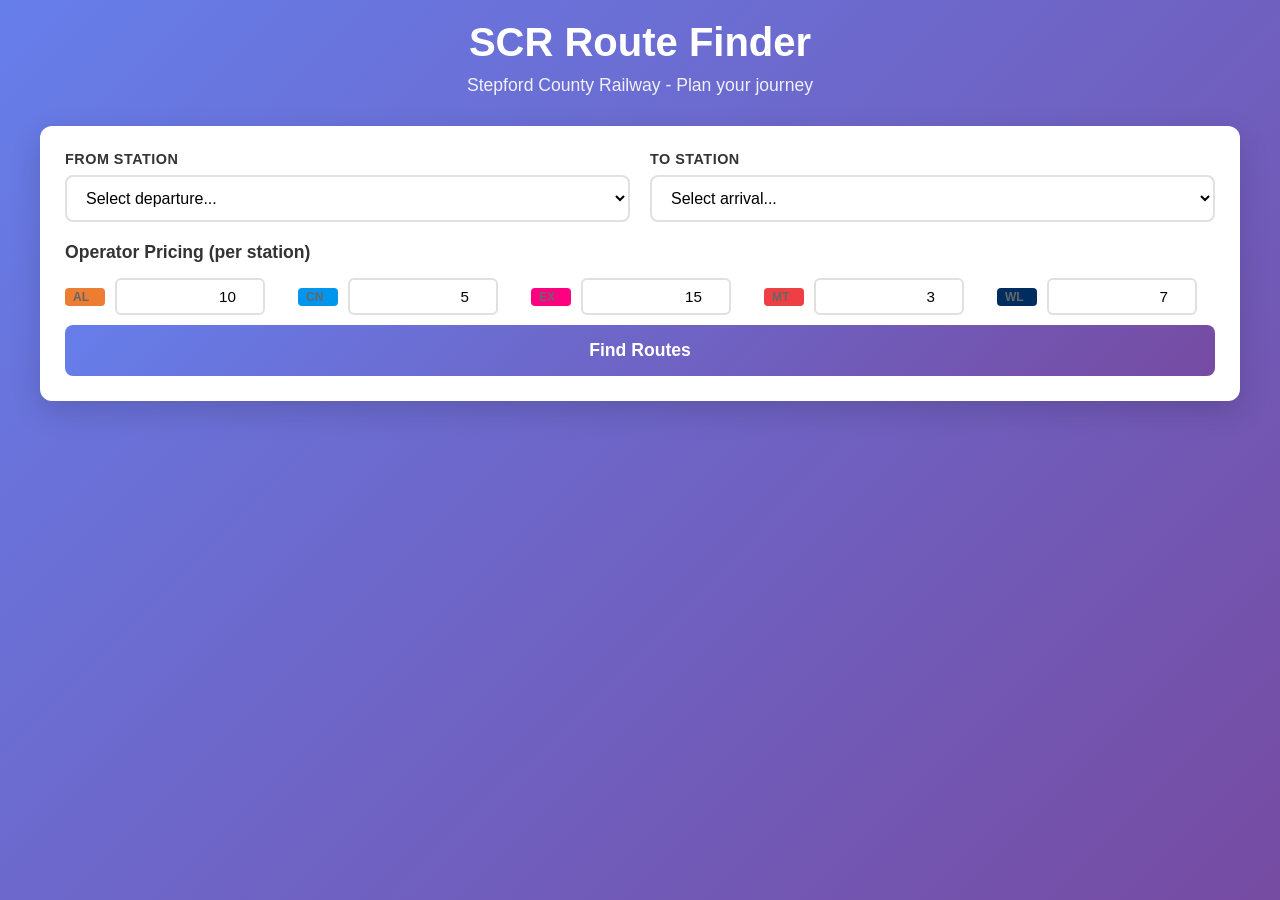
==== index.html @ 1de3b4ea "fixed the script" ====
<!DOCTYPE html>
<html lang="en">
<head>
<link rel="icon" href="icon.png" type="image/png">
<meta charset="UTF-8">
<meta name="viewport" content="width=device-width, initial-scale=1.0">
<title>SCR Route Finder</title>
</head>
<link rel="stylesheet" href="styles.css">
<body>

<div class="container">
    <div class="header">
        <h1>SCR Route Finder</h1>
        <p>Stepford County Railway - Plan your journey</p>
    </div>

    <div class="card">
        <div class="input-section">
            <div class="input-group">
                <label>From Station</label>
                <select id="from">
                    <option value="">Select departure...</option>
                </select>
            </div>
            <div class="input-group">
                <label>To Station</label>
                <select id="to">
                    <option value="">Select arrival...</option>
                </select>
            </div>
        </div>

        <div class="pricing-section">
            <h3>Operator Pricing (per station)</h3>
            <div class="pricing-grid" id="pricing"></div>
        </div>

        <button class="btn-compute" onclick="compute()">Find Routes</button>
    </div>

    <div class="results-container" id="output"></div>
</div>
<script src="router.js"></script>
</body>
</html>
---- styles.css ----
* {
    margin: 0;
    padding: 0;
    box-sizing: border-box;
}

body {
    font-family: -apple-system, BlinkMacSystemFont, 'Segoe UI', Roboto, Oxygen, Ubuntu, sans-serif;
    background: linear-gradient(135deg, #667eea 0%, #764ba2 100%);
    min-height: 100vh;
    padding: 20px;
}

.container {
    max-width: 1200px;
    margin: 0 auto;
}

.header {
    text-align: center;
    color: white;
    margin-bottom: 30px;
}

.header h1 {
    font-size: 2.5rem;
    font-weight: 700;
    margin-bottom: 10px;
}

.header p {
    font-size: 1.1rem;
    opacity: 0.9;
}

.card {
    background: white;
    border-radius: 12px;
    padding: 25px;
    margin-bottom: 20px;
    box-shadow: 0 10px 30px rgba(0,0,0,0.15);
}

.input-section {
    display: grid;
    grid-template-columns: 1fr 1fr;
    gap: 20px;
    margin-bottom: 20px;
}

.input-group {
    display: flex;
    flex-direction: column;
}

.input-group label {
    font-weight: 600;
    margin-bottom: 8px;
    color: #333;
    font-size: 0.9rem;
    text-transform: uppercase;
    letter-spacing: 0.5px;
}

.input-group select {
    padding: 12px 15px;
    border: 2px solid #e0e0e0;
    border-radius: 8px;
    font-size: 1rem;
    transition: all 0.3s;
    background: white;
    cursor: pointer;
}

.input-group select:focus {
    outline: none;
    border-color: #667eea;
    box-shadow: 0 0 0 3px rgba(102, 126, 234, 0.1);
}

.pricing-section {
    margin-top: 20px;
}

.pricing-section h3 {
    font-size: 1.1rem;
    margin-bottom: 15px;
    color: #333;
}

.pricing-grid {
    display: grid;
    grid-template-columns: repeat(auto-fit, minmax(150px, 1fr));
    gap: 15px;
}

.pricing-item {
    display: flex;
    align-items: center;
    gap: 10px;
    white-space: nowrap;
}

.pricing-item label {
    font-weight: 600;
    color: #666;
    min-width: 40px;
}

.pricing-item input {
    padding: 8px 12px;
    border: 2px solid #e0e0e0;
    border-radius: 6px;
    font-size: 0.95rem;
    transition: all 0.3s;
    width: 150px;
    text-align: right;
}

.pricing-item input:focus {
    outline: none;
    border-color: #667eea;
}

.operator-badge {
    display: inline-block;
    padding: 2px 8px;
    border-radius: 4px;
    font-size: 0.75rem;
    font-weight: bold;
    color: white;
}

.operator-CN { background: #0096EE; }
.operator-MT { background: #EE4044; }
.operator-WL { background: #002D5F; }
.operator-AL { background: #EC7D33; }
.operator-EX { background: #FF0080; }

.btn-compute {
    width: 100%;
    padding: 15px;
    background: linear-gradient(135deg, #667eea 0%, #764ba2 100%);
    color: white;
    border: none;
    border-radius: 8px;
    font-size: 1.1rem;
    font-weight: 600;
    cursor: pointer;
    transition: transform 0.2s, box-shadow 0.2s;
    margin-top: 10px;
}

.btn-compute:hover {
    transform: translateY(-2px);
    box-shadow: 0 5px 20px rgba(102, 126, 234, 0.4);
}

.btn-compute:active {
    transform: translateY(0);
}

.results-container {
    display: grid;
    gap: 20px;
}

.route-card {
    background: white;
    border-radius: 12px;
    padding: 25px;
    box-shadow: 0 5px 20px rgba(0,0,0,0.1);
    border-left: 5px solid #667eea;
}

.route-card h3 {
    font-size: 1.4rem;
    margin-bottom: 15px;
    color: #333;
}

.route-stats {
    display: flex;
    gap: 20px;
    margin-bottom: 20px;
    flex-wrap: wrap;
}

.stat {
    display: flex;
    align-items: left;
    gap: 8px;
    padding: 8px 15px;
    background: #f8f9fa;
    border-radius: 6px;
    font-size: 0.95rem;
}

.stat-label {
    font-weight: 600;
    color: #666;
}

.stat-value {
    font-weight: 700;
    color: #333;
}

.route-path {
    background: #f8f9fa;
    border-radius: 8px;
    padding: 15px;
}

.route-step {
    display: flex;
    align-items: left;
    padding: 10px;
    margin-bottom: 8px;
    background: white;
    border-radius: 6px;
    transition: all 0.2s;
}

.route-step:hover {
    box-shadow: 0 2px 8px rgba(0,0,0,0.1);
}

.route-step:last-child {
    margin-bottom: 0;
}

.route-step .segment-container {
    display: block; /* ensures it goes below the badges */
    margin-top: 6px;
}

.route-step .segment-stops {
    margin: 6px 0 0 20px;
    font-size: 0.85rem;
    color: #555;
}

.route-step .segment-toggle {
    cursor: pointer;
    color: #667eea;
    font-weight: 600;
    font-size: 0.8rem;
    user-select: none;
}

.route-step .segment-toggle:hover {
    text-decoration: underline;
}

.route-step .hidden {
    display: none;
}


.step-icon {
    width: 8px;
    height: 8px;
    background: #667eea;
    border-radius: 50%;
    margin-right: 12px;
}

.step-details {
    flex: 1;
    display: flex;
    align-items: center;
    gap: 10px;
    flex-wrap: wrap;
}

.step-stations {
    font-weight: 600;
    color: #333;
}

.step-time {
    color: #666;
    font-size: 0.9rem;
}

.transfer-badge {
    background: #474D75;
    color: white;
    padding: 4px 12px;
    border-radius: 20px;
    font-size: 0.85rem;
    font-weight: 600;
    margin: 10px 0;
    display: inline-block;
}

.no-route {
    text-align: center;
    padding: 30px;
    color: #999;
    font-size: 1.1rem;
}

.loading {
    text-align: center;
    padding: 40px;
    color: white;
    font-size: 1.2rem;
}
.segment-stops {
    margin: 6px 0 0 20px;
    font-size: 0.85rem;
    color: #555;
}

.segment-toggle {
    cursor: pointer;
    color: #667eea;
    font-weight: 600;
    font-size: 0.8rem;
    user-select: none;
}
.segment-stops div {
    margin-left: 15px;
    padding: 2px 0;
}


.segment-toggle:hover {
    text-decoration: underline;
}
.hidden {
    display: none;
}
.step-details {
    display: flex;
    flex-direction: column; /* force vertical stacking */
    gap: 6px;
}

.segment-main {
    display: flex;
    align-items: left;
    flex-wrap: wrap;
    gap: 10px;
}



@media (max-width: 768px) {
    .input-section {
        grid-template-columns: 1fr;
    }
    
    .header h1 {
        font-size: 1.8rem;
    }
    
    .pricing-grid {
        grid-template-columns: 1fr;
    }
}

.service-map-popup {
    position: fixed;
    top: 10%;
    left: 10%;
    width: 80%;
    max-height: 80%;
    overflow-y: auto;
    background: #fff;
    border: 2px solid #333;
    padding: 10px;
    z-index: 999;
    box-shadow: 0 0 15px rgba(0,0,0,0.3);
}

.service-map-popup .station {
    padding: 4px 8px;
    margin: 2px 0;
    border: 1px solid #aaa;
    border-radius: 3px;
}

.service-map-popup .station.branch {
    margin-left: 30px;
    border-left: 2px dashed #888;
    padding-left: 8px;
}
.service-map-popup {
    position: fixed;
    top: 50%;
    left: 50%;
    transform: translate(-50%, -50%);
    background: white;
    border: 2px solid #333;
    padding: 20px;
    z-index: 9999;
    max-width: 90%;
    overflow-x: auto;
    box-shadow: 0 4px 12px rgba(0,0,0,0.3);
    display: flex;
    justify-content: center;
}

.service-line {
    display: flex;
    align-items: center;
}

.station-wrapper {
    display: flex;
    flex-direction: column;
    align-items: center;
    position: relative;
    margin: 0 10px;
}

.station-dot {
    width: 14px;
    height: 14px;
    border-radius: 50%;
    background: #2ecc71;
    border: 2px solid #333;
}

.station-dot.branch {
    background: #f39c12; /* highlight deviations */
}

.station-label {
    margin-top: 5px;
    text-align: center;
    font-size: 0.8rem;
}

.station-line {
    width: 40px;
    height: 2px;
    background: #333;
}
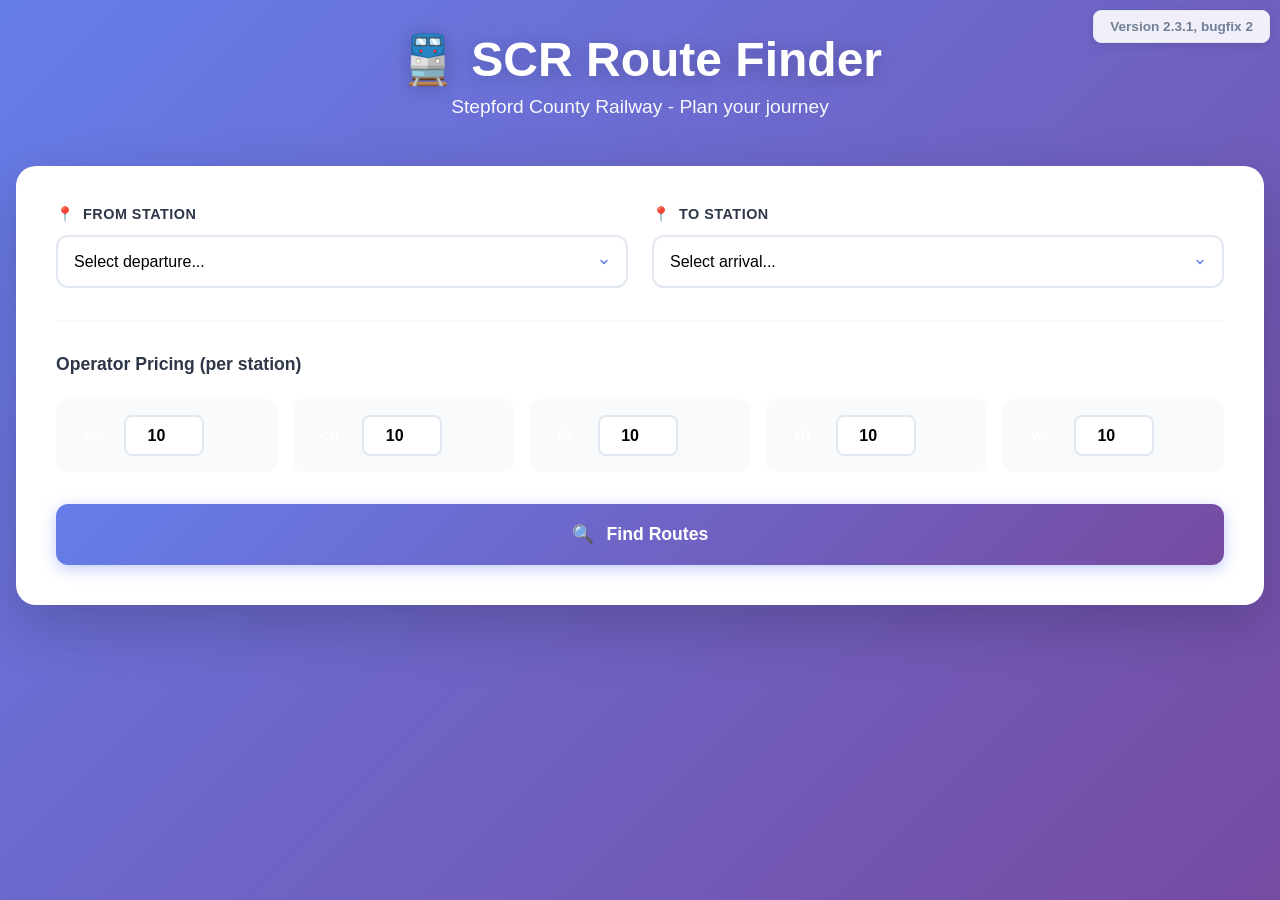
==== commit bf530dc3: "Buxfix 2 for U2.3.1" ====
--- a/index.html
+++ b/index.html
@@ -8,7 +8,9 @@
 </head>
 <link rel="stylesheet" href="styles.css">
 <body>
-
+<div style="position: fixed; top: 10px; right: 10px; background: rgba(255, 255, 255, 0.9); padding: 0.5rem 1rem; border-radius: 8px; box-shadow: 0 2px 8px rgba(0,0,0,0.1); font-size: 0.85rem; color: #718096; font-weight: 600; z-index: 9999; border: 1px solid #e2e8f0;">
+    Version 2.3.1, bugfix 2
+</div>
 <div class="container">
     <div class="header">
         <h1>SCR Route Finder</h1>
--- a/styles.css
+++ b/styles.css
@@ -8,44 +8,77 @@
     font-family: -apple-system, BlinkMacSystemFont, 'Segoe UI', Roboto, Oxygen, Ubuntu, sans-serif;
     background: linear-gradient(135deg, #667eea 0%, #764ba2 100%);
     min-height: 100vh;
-    padding: 20px;
+    padding: 2rem 1rem;
 }
 
 .container {
-    max-width: 1200px;
+    max-width: 1400px;
     margin: 0 auto;
-}
-
+    animation: fadeIn 0.6s ease-out;
+}
+
+@keyframes fadeIn {
+    from {
+        opacity: 0;
+        transform: translateY(-20px);
+    }
+    to {
+        opacity: 1;
+        transform: translateY(0);
+    }
+}
+
+@keyframes slideUp {
+    from {
+        opacity: 0;
+        transform: translateY(30px);
+    }
+    to {
+        opacity: 1;
+        transform: translateY(0);
+    }
+}
+
+/* ===== HEADER ===== */
 .header {
     text-align: center;
     color: white;
-    margin-bottom: 30px;
+    margin-bottom: 3rem;
 }
 
 .header h1 {
-    font-size: 2.5rem;
-    font-weight: 700;
-    margin-bottom: 10px;
+    font-size: 3rem;
+    font-weight: 800;
+    margin-bottom: 0.5rem;
+    text-shadow: 0 2px 20px rgba(0,0,0,0.2);
+}
+
+.header h1::before {
+    content: '🚆 ';
 }
 
 .header p {
-    font-size: 1.1rem;
-    opacity: 0.9;
-}
-
+    font-size: 1.2rem;
+    opacity: 0.95;
+    font-weight: 500;
+}
+
+/* ===== MAIN CARD ===== */
 .card {
     background: white;
-    border-radius: 12px;
-    padding: 25px;
-    margin-bottom: 20px;
-    box-shadow: 0 10px 30px rgba(0,0,0,0.15);
-}
-
+    border-radius: 20px;
+    padding: 2.5rem;
+    margin-bottom: 2rem;
+    box-shadow: 0 20px 60px rgba(0,0,0,0.2);
+    animation: slideUp 0.6s ease-out;
+}
+
+/* ===== STATION INPUTS ===== */
 .input-section {
     display: grid;
     grid-template-columns: 1fr 1fr;
-    gap: 20px;
-    margin-bottom: 20px;
+    gap: 1.5rem;
+    margin-bottom: 2rem;
 }
 
 .input-group {
@@ -54,81 +87,116 @@
 }
 
 .input-group label {
-    font-weight: 600;
-    margin-bottom: 8px;
-    color: #333;
+    font-weight: 700;
+    margin-bottom: 0.75rem;
+    color: #2d3748;
     font-size: 0.9rem;
     text-transform: uppercase;
     letter-spacing: 0.5px;
 }
 
+.input-group label::before {
+    content: '📍 ';
+    margin-right: 0.25rem;
+}
+
 .input-group select {
-    padding: 12px 15px;
-    border: 2px solid #e0e0e0;
-    border-radius: 8px;
+    padding: 1rem 1rem 1rem 1rem;
+    border: 2px solid #e2e8f0;
+    border-radius: 12px;
     font-size: 1rem;
-    transition: all 0.3s;
+    transition: all 0.3s ease;
     background: white;
     cursor: pointer;
+    appearance: none;
+    background-image: url("data:image/svg+xml,%3Csvg xmlns='http://www.w3.org/2000/svg' width='12' height='12' viewBox='0 0 24 24' fill='none' stroke='%23667eea' stroke-width='3' stroke-linecap='round' stroke-linejoin='round'%3E%3Cpolyline points='6 9 12 15 18 9'%3E%3C/polyline%3E%3C/svg%3E");
+    background-repeat: no-repeat;
+    background-position: right 1rem center;
+    padding-right: 3rem;
 }
 
 .input-group select:focus {
     outline: none;
     border-color: #667eea;
-    box-shadow: 0 0 0 3px rgba(102, 126, 234, 0.1);
-}
-
+    box-shadow: 0 0 0 4px rgba(102, 126, 234, 0.1);
+}
+
+.input-group select:hover {
+    border-color: #a0aec0;
+}
+
+/* ===== PRICING SECTION ===== */
 .pricing-section {
-    margin-top: 20px;
+    margin-top: 2rem;
+    padding-top: 2rem;
+    border-top: 2px solid #f7fafc;
 }
 
 .pricing-section h3 {
     font-size: 1.1rem;
-    margin-bottom: 15px;
-    color: #333;
+    font-weight: 700;
+    margin-bottom: 1.5rem;
+    color: #2d3748;
 }
 
 .pricing-grid {
     display: grid;
-    grid-template-columns: repeat(auto-fit, minmax(150px, 1fr));
-    gap: 15px;
+    grid-template-columns: repeat(auto-fit, minmax(160px, 1fr));
+    gap: 1rem;
 }
 
 .pricing-item {
     display: flex;
     align-items: center;
-    gap: 10px;
-    white-space: nowrap;
+    gap: 0.75rem;
+    background: #f8fafc;
+    padding: 1rem;
+    border-radius: 10px;
+    transition: all 0.3s ease;
+}
+
+.pricing-item:hover {
+    background: #edf2f7;
+    transform: translateY(-2px);
 }
 
 .pricing-item label {
+    margin: 0;
+}
+
+.pricing-item input {
+    width: 80px;
+    padding: 0.6rem;
+    border: 2px solid #e2e8f0;
+    border-radius: 8px;
+    font-size: 1rem;
+    text-align: center;
     font-weight: 600;
-    color: #666;
-    min-width: 40px;
-}
-
-.pricing-item input {
-    padding: 8px 12px;
-    border: 2px solid #e0e0e0;
-    border-radius: 6px;
-    font-size: 0.95rem;
-    transition: all 0.3s;
-    width: 150px;
-    text-align: right;
+    transition: all 0.3s ease;
 }
 
 .pricing-item input:focus {
     outline: none;
     border-color: #667eea;
-}
-
+    box-shadow: 0 0 0 3px rgba(102, 126, 234, 0.1);
+}
+
+/* ===== OPERATOR BADGES ===== */
 .operator-badge {
-    display: inline-block;
-    padding: 2px 8px;
-    border-radius: 4px;
+    display: inline-flex;
+    padding: 0.35rem 0.75rem;
+    border-radius: 6px;
     font-size: 0.75rem;
-    font-weight: bold;
+    font-weight: 700;
     color: white;
+    cursor: pointer;
+    transition: all 0.2s ease;
+    user-select: none;
+}
+
+.operator-badge:hover {
+    transform: scale(1.05);
+    box-shadow: 0 2px 8px rgba(0,0,0,0.2);
 }
 
 .operator-CN { background: #0096EE; }
@@ -137,276 +205,333 @@
 .operator-AL { background: #EC7D33; }
 .operator-EX { background: #FF0080; }
 
+/* ===== COMPUTE BUTTON ===== */
 .btn-compute {
     width: 100%;
-    padding: 15px;
+    padding: 1.25rem;
     background: linear-gradient(135deg, #667eea 0%, #764ba2 100%);
     color: white;
     border: none;
-    border-radius: 8px;
+    border-radius: 12px;
     font-size: 1.1rem;
-    font-weight: 600;
+    font-weight: 700;
     cursor: pointer;
-    transition: transform 0.2s, box-shadow 0.2s;
-    margin-top: 10px;
+    margin-top: 2rem;
+    transition: all 0.3s ease;
+    box-shadow: 0 4px 15px rgba(102, 126, 234, 0.4);
+    position: relative;
+    overflow: hidden;
+}
+
+.btn-compute::before {
+    content: '🔍 ';
+    margin-right: 0.5rem;
 }
 
 .btn-compute:hover {
     transform: translateY(-2px);
-    box-shadow: 0 5px 20px rgba(102, 126, 234, 0.4);
+    box-shadow: 0 6px 20px rgba(102, 126, 234, 0.5);
 }
 
 .btn-compute:active {
     transform: translateY(0);
 }
 
+.btn-compute:disabled {
+    opacity: 0.6;
+    cursor: not-allowed;
+    transform: none;
+}
+
+/* ===== RESULTS CONTAINER ===== */
 .results-container {
     display: grid;
-    gap: 20px;
-}
-
+    gap: 1.5rem;
+    animation: slideUp 0.6s ease-out;
+}
+
+/* ===== ROUTE CARDS ===== */
 .route-card {
     background: white;
-    border-radius: 12px;
-    padding: 25px;
-    box-shadow: 0 5px 20px rgba(0,0,0,0.1);
+    border-radius: 16px;
+    padding: 1.75rem;
+    box-shadow: 0 10px 30px rgba(0,0,0,0.15);
     border-left: 5px solid #667eea;
+    transition: all 0.3s ease;
+}
+
+.route-card:hover {
+    transform: translateY(-4px);
+    box-shadow: 0 15px 40px rgba(0,0,0,0.2);
 }
 
 .route-card h3 {
     font-size: 1.4rem;
-    margin-bottom: 15px;
-    color: #333;
-}
-
+    font-weight: 700;
+    margin-bottom: 1rem;
+    color: #2d3748;
+    display: flex;
+    align-items: center;
+    gap: 0.5rem;
+}
+
+.route-card h3::before {
+    font-size: 1.5rem;
+}
+
+.route-card:nth-child(1) h3::before { content: '⚖️'; }
+.route-card:nth-child(2) h3::before { content: '🚀'; }
+.route-card:nth-child(3) h3::before { content: '💰'; }
+
+/* ===== ROUTE STATS ===== */
 .route-stats {
     display: flex;
-    gap: 20px;
-    margin-bottom: 20px;
+    gap: 0.75rem;
+    margin-bottom: 1.5rem;
     flex-wrap: wrap;
 }
 
 .stat {
     display: flex;
-    align-items: left;
-    gap: 8px;
-    padding: 8px 15px;
-    background: #f8f9fa;
-    border-radius: 6px;
+    align-items: center;
+    gap: 0.5rem;
+    padding: 0.6rem 1rem;
+    background: #f8fafc;
+    border-radius: 20px;
     font-size: 0.95rem;
+    font-weight: 600;
+    color: #4a5568;
+    border: 2px solid #edf2f7;
 }
 
 .stat-label {
-    font-weight: 600;
-    color: #666;
-}
-
-.stat-value {
-    font-weight: 700;
-    color: #333;
-}
-
+    font-weight: 700;
+}
+
+/* ===== ROUTE PATH ===== */
 .route-path {
-    background: #f8f9fa;
-    border-radius: 8px;
-    padding: 15px;
-}
-
+    background: #f8fafc;
+    border-radius: 12px;
+    padding: 1.25rem;
+}
+
+/* ===== ROUTE STEPS ===== */
 .route-step {
     display: flex;
-    align-items: left;
-    padding: 10px;
-    margin-bottom: 8px;
+    align-items: flex-start;
+    padding: 1rem;
+    margin-bottom: 0.75rem;
     background: white;
-    border-radius: 6px;
+    border-radius: 10px;
     transition: all 0.2s;
+    gap: 0.75rem;
 }
 
 .route-step:hover {
     box-shadow: 0 2px 8px rgba(0,0,0,0.1);
+    transform: translateX(4px);
 }
 
 .route-step:last-child {
     margin-bottom: 0;
 }
 
-.route-step .segment-container {
-    display: block; /* ensures it goes below the badges */
-    margin-top: 6px;
-}
-
-.route-step .segment-stops {
-    margin: 6px 0 0 20px;
-    font-size: 0.85rem;
-    color: #555;
-}
-
-.route-step .segment-toggle {
+.step-icon {
+    width: 10px;
+    height: 10px;
+    background: #667eea;
+    border-radius: 50%;
+    margin-top: 0.35rem;
+    flex-shrink: 0;
+    box-shadow: 0 0 0 3px rgba(102, 126, 234, 0.2);
+}
+
+.step-details {
+    flex: 1;
+    display: flex;
+    flex-direction: column;
+    gap: 0.5rem;
+}
+
+/* ===== SEGMENT STYLING ===== */
+.segment-main {
+    display: flex;
+    align-items: center;
+    flex-wrap: wrap;
+    gap: 0.75rem;
+}
+
+.step-stations {
+    font-weight: 700;
+    color: #2d3748;
+    font-size: 0.95rem;
+}
+
+.step-time {
+    color: #718096;
+    font-size: 0.9rem;
+    font-weight: 600;
+    padding: 0.25rem 0.75rem;
+    background: #edf2f7;
+    border-radius: 12px;
+}
+
+.step-time::before {
+    content: '⏱️ ';
+}
+
+/* ===== SEGMENT CONTAINER ===== */
+.segment-container {
+    display: block;
+    margin-top: 0.5rem;
+}
+
+.segment-toggle {
     cursor: pointer;
     color: #667eea;
     font-weight: 600;
-    font-size: 0.8rem;
+    font-size: 0.85rem;
     user-select: none;
-}
-
-.route-step .segment-toggle:hover {
-    text-decoration: underline;
-}
-
-.route-step .hidden {
-    display: none;
-}
-
-
-.step-icon {
+    padding: 0.4rem 0.75rem;
+    background: #eef2ff;
+    border-radius: 8px;
+    display: inline-block;
+    transition: all 0.2s ease;
+}
+
+.segment-toggle:hover {
+    background: #e0e7ff;
+    transform: translateX(2px);
+}
+
+.segment-stops {
+    margin-top: 0.75rem;
+    padding: 0.75rem;
+    background: #f8fafc;
+    border-radius: 8px;
+    border-left: 3px solid #667eea;
+}
+
+.segment-stops div {
+    padding: 0.4rem 0.75rem;
+    margin-bottom: 0.25rem;
+    font-size: 0.9rem;
+    color: #4a5568;
+    display: flex;
+    align-items: center;
+    gap: 0.5rem;
+}
+
+.segment-stops div:last-child {
+    margin-bottom: 0;
+}
+
+.segment-stops div::before {
+    content: '';
     width: 8px;
     height: 8px;
     background: #667eea;
     border-radius: 50%;
-    margin-right: 12px;
-}
-
-.step-details {
-    flex: 1;
-    display: flex;
-    align-items: center;
-    gap: 10px;
-    flex-wrap: wrap;
-}
-
-.step-stations {
-    font-weight: 600;
-    color: #333;
-}
-
-.step-time {
-    color: #666;
-    font-size: 0.9rem;
-}
-
+    flex-shrink: 0;
+}
+
+.hidden {
+    display: none;
+}
+
+/* ===== TRANSFER BADGE ===== */
 .transfer-badge {
-    background: #474D75;
+    background: linear-gradient(135deg, #667eea 0%, #764ba2 100%);
     color: white;
-    padding: 4px 12px;
+    padding: 0.6rem 1.25rem;
     border-radius: 20px;
     font-size: 0.85rem;
-    font-weight: 600;
-    margin: 10px 0;
-    display: inline-block;
-}
-
+    font-weight: 700;
+    margin: 0.75rem 0;
+    display: inline-flex;
+    align-items: center;
+    gap: 0.5rem;
+    box-shadow: 0 2px 8px rgba(102, 126, 234, 0.3);
+}
+
+.transfer-badge::before {
+    content: '🔄';
+}
+
+/* ===== NO ROUTE ===== */
 .no-route {
     text-align: center;
-    padding: 30px;
-    color: #999;
+    padding: 3rem;
+    color: #a0aec0;
     font-size: 1.1rem;
-}
-
-.loading {
-    text-align: center;
-    padding: 40px;
-    color: white;
-    font-size: 1.2rem;
-}
-.segment-stops {
-    margin: 6px 0 0 20px;
-    font-size: 0.85rem;
-    color: #555;
-}
-
-.segment-toggle {
-    cursor: pointer;
-    color: #667eea;
     font-weight: 600;
-    font-size: 0.8rem;
-    user-select: none;
-}
-.segment-stops div {
-    margin-left: 15px;
-    padding: 2px 0;
-}
-
-
-.segment-toggle:hover {
-    text-decoration: underline;
-}
-.hidden {
-    display: none;
-}
-.step-details {
-    display: flex;
-    flex-direction: column; /* force vertical stacking */
-    gap: 6px;
-}
-
-.segment-main {
-    display: flex;
-    align-items: left;
-    flex-wrap: wrap;
-    gap: 10px;
-}
-
-
-
-@media (max-width: 768px) {
-    .input-section {
-        grid-template-columns: 1fr;
-    }
-    
-    .header h1 {
-        font-size: 1.8rem;
-    }
-    
-    .pricing-grid {
-        grid-template-columns: 1fr;
-    }
-}
-
-.service-map-popup {
-    position: fixed;
-    top: 10%;
-    left: 10%;
-    width: 80%;
-    max-height: 80%;
-    overflow-y: auto;
-    background: #fff;
-    border: 2px solid #333;
-    padding: 10px;
-    z-index: 999;
-    box-shadow: 0 0 15px rgba(0,0,0,0.3);
-}
-
-.service-map-popup .station {
-    padding: 4px 8px;
-    margin: 2px 0;
-    border: 1px solid #aaa;
-    border-radius: 3px;
-}
-
-.service-map-popup .station.branch {
-    margin-left: 30px;
-    border-left: 2px dashed #888;
-    padding-left: 8px;
-}
+}
+
+.no-route::before {
+    content: '❌';
+    display: block;
+    font-size: 3rem;
+    margin-bottom: 1rem;
+}
+
+/* ===== SERVICE MAP POPUP ===== */
 .service-map-popup {
     position: fixed;
     top: 50%;
     left: 50%;
     transform: translate(-50%, -50%);
     background: white;
-    border: 2px solid #333;
-    padding: 20px;
+    border: none;
+    padding: 2rem;
     z-index: 9999;
     max-width: 90%;
+    max-height: 80vh;
     overflow-x: auto;
-    box-shadow: 0 4px 12px rgba(0,0,0,0.3);
-    display: flex;
+    box-shadow: 0 20px 60px rgba(0,0,0,0.4);
+    border-radius: 16px;
+    display: flex;
+    flex-direction: column;
+    animation: popupAppear 0.3s ease-out;
+}
+
+@keyframes popupAppear {
+    from {
+        opacity: 0;
+        transform: translate(-50%, -50%) scale(0.9);
+    }
+    to {
+        opacity: 1;
+        transform: translate(-50%, -50%) scale(1);
+    }
+}
+
+.service-map-popup::before {
+    content: '✕';
+    position: absolute;
+    top: 1rem;
+    right: 1rem;
+    font-size: 1.5rem;
+    color: #a0aec0;
+    cursor: pointer;
+    width: 2rem;
+    height: 2rem;
+    display: flex;
+    align-items: center;
     justify-content: center;
+    border-radius: 50%;
+    transition: all 0.2s ease;
+}
+
+.service-map-popup::before:hover {
+    background: #f7fafc;
+    color: #2d3748;
 }
 
 .service-line {
     display: flex;
     align-items: center;
+    padding: 1rem 0;
+    gap: 0;
 }
 
 .station-wrapper {
@@ -414,29 +539,142 @@
     flex-direction: column;
     align-items: center;
     position: relative;
-    margin: 0 10px;
+    margin: 0;
+    justify-content: flex-start;
 }
 
 .station-dot {
-    width: 14px;
-    height: 14px;
+    width: 16px;
+    height: 16px;
     border-radius: 50%;
-    background: #2ecc71;
-    border: 2px solid #333;
+    border: 3px solid white;
+    box-shadow: 0 2px 8px rgba(0,0,0,0.2);
+    z-index: 2;
+    transition: all 0.2s ease;
+    margin-bottom: 0.5rem;
+}
+
+
+.station-dot:hover {
+    transform: scale(1.3);
+    box-shadow: 0 4px 12px rgba(102, 126, 234, 0.4);
 }
 
 .station-dot.branch {
-    background: #f39c12; /* highlight deviations */
+    background: #f39c12;
 }
 
 .station-label {
-    margin-top: 5px;
+    margin-top: 0.5rem;
     text-align: center;
     font-size: 0.8rem;
+    font-weight: 600;
+    color: #2d3748;
+    white-space: nowrap;
+    max-width: 80px;
+    overflow: hidden;
+    text-overflow: ellipsis;
 }
 
 .station-line {
-    width: 40px;
-    height: 2px;
-    background: #333;
-}
+    width: 50px;
+    height: 3px;
+    margin: 0;
+    align-self: flex-start;
+    margin-top: 6px;
+}
+
+/* ===== RESPONSIVE DESIGN ===== */
+@media (max-width: 768px) {
+    body {
+        padding: 1rem;
+    }
+
+    .header h1 {
+        font-size: 2rem;
+    }
+
+    .header p {
+        font-size: 1rem;
+    }
+
+    .card {
+        padding: 1.5rem;
+    }
+
+    .input-section {
+        grid-template-columns: 1fr;
+    }
+    
+    .pricing-grid {
+        grid-template-columns: 1fr;
+    }
+
+    .route-stats {
+        flex-direction: column;
+    }
+
+    .stat {
+        width: 100%;
+        justify-content: center;
+    }
+
+    .segment-main {
+        flex-direction: column;
+        align-items: flex-start;
+    }
+
+    .service-line {
+        flex-direction: column;
+    }
+
+    .station-line {
+        width: 3px;
+        height: 30px;
+    }
+}
+
+/* ===== LOADING STATE ===== */
+.loading {
+    text-align: center;
+    padding: 3rem;
+    color: white;
+    font-size: 1.2rem;
+    font-weight: 600;
+}
+
+.loading::before {
+    content: '⏳';
+    display: block;
+    font-size: 3rem;
+    margin-bottom: 1rem;
+    animation: spin 2s linear infinite;
+}
+
+@keyframes spin {
+    from { transform: rotate(0deg); }
+    to { transform: rotate(360deg); }
+}
+
+.popup-close-btn {
+    position: absolute;
+    top: 1rem;
+    right: 1rem;
+    font-size: 1.5rem;
+    color: #a0aec0;
+    cursor: pointer;
+    width: 2rem;
+    height: 2rem;
+    display: flex;
+    align-items: center;
+    justify-content: center;
+    border-radius: 50%;
+    transition: all 0.2s ease;
+    background: transparent;
+    border: none;
+}
+
+.popup-close-btn:hover {
+    background: #f7fafc;
+    color: #2d3748;
+}
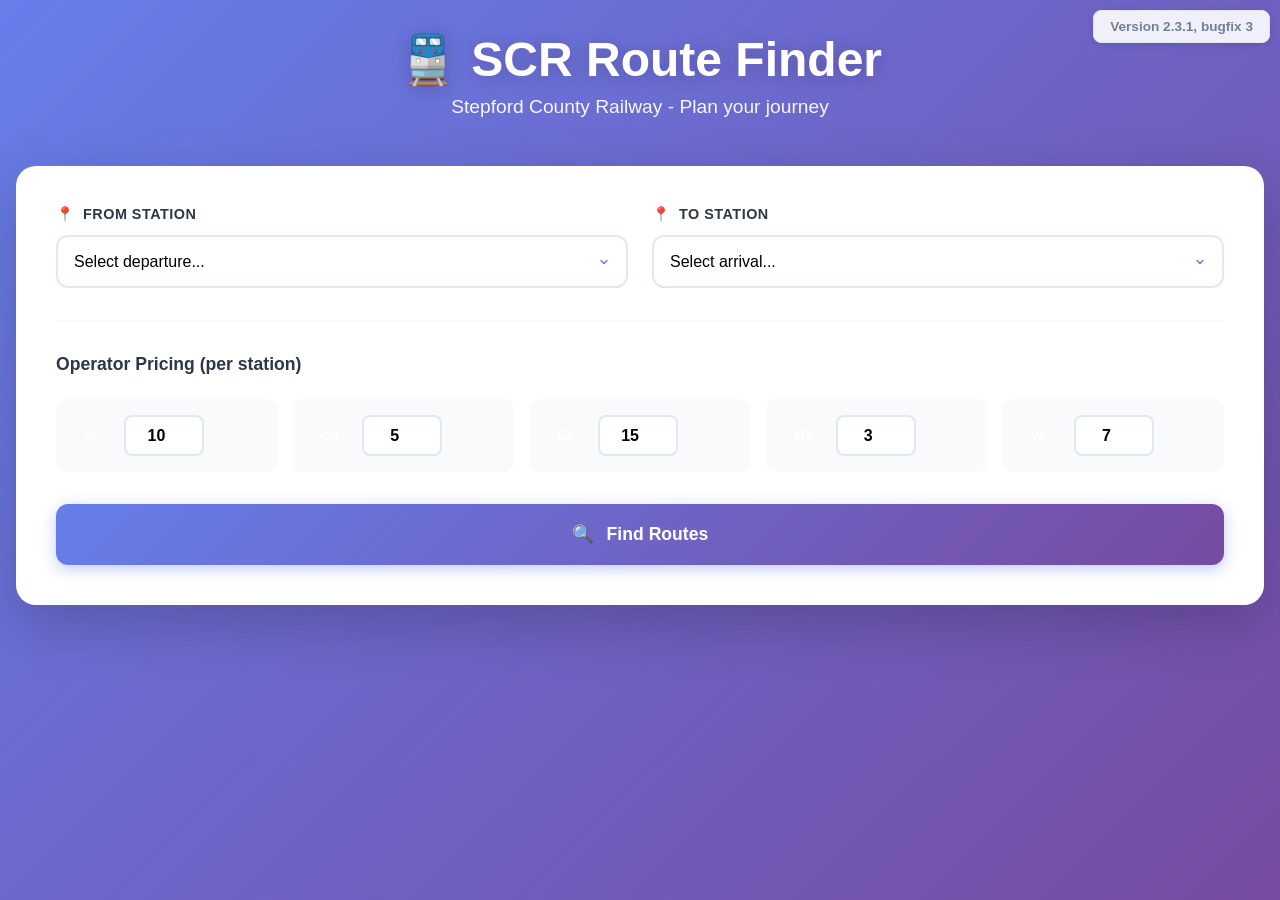
==== commit 1f0f53c6: "Bugfix 3 for U2.3.1" ====
--- a/index.html
+++ b/index.html
@@ -9,7 +9,7 @@
 <link rel="stylesheet" href="styles.css">
 <body>
 <div style="position: fixed; top: 10px; right: 10px; background: rgba(255, 255, 255, 0.9); padding: 0.5rem 1rem; border-radius: 8px; box-shadow: 0 2px 8px rgba(0,0,0,0.1); font-size: 0.85rem; color: #718096; font-weight: 600; z-index: 9999; border: 1px solid #e2e8f0;">
-    Version 2.3.1, bugfix 2
+    Version 2.3.1, bugfix 3
 </div>
 <div class="container">
     <div class="header">
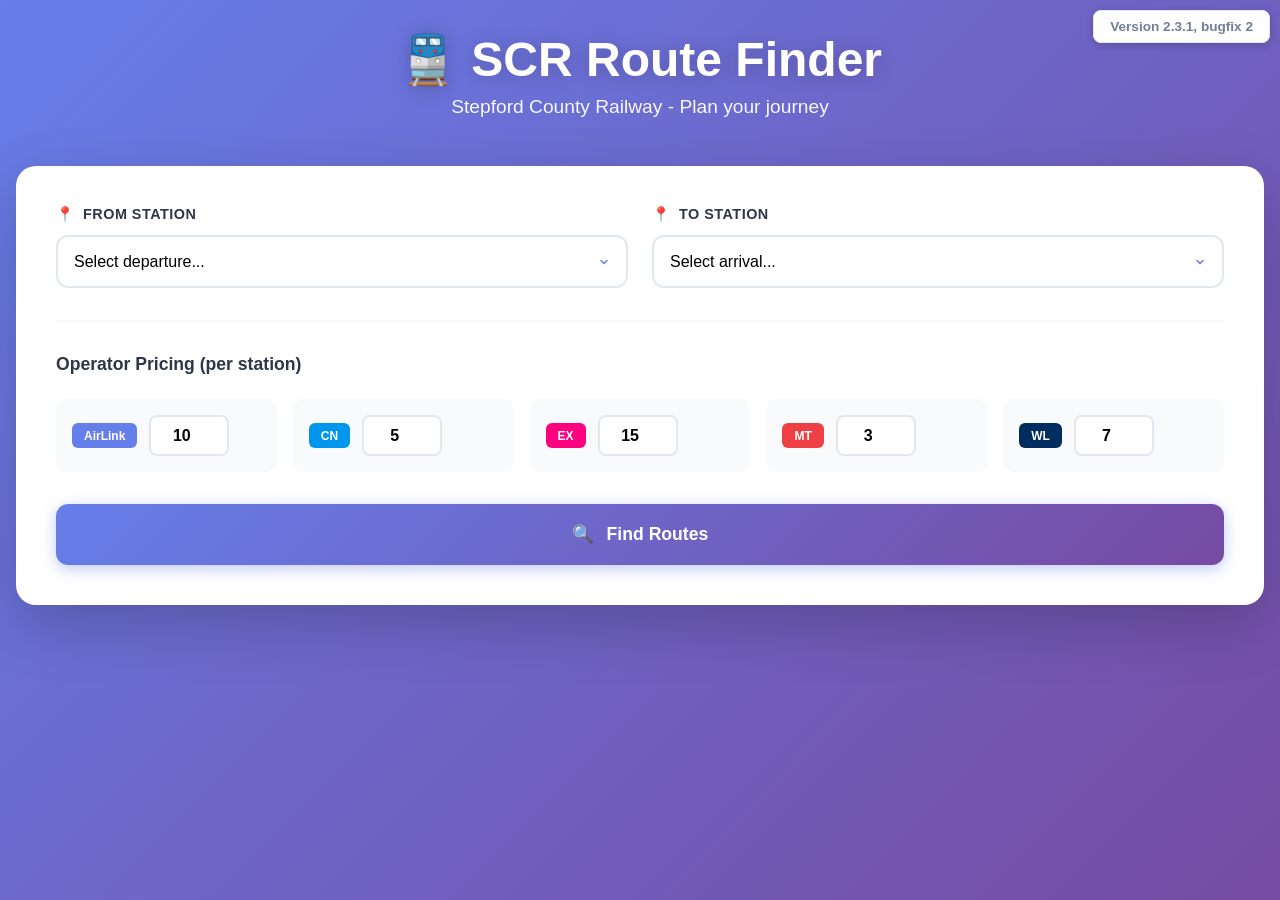
==== commit 34f078a6: "Buxfix 4 for U2.3.1" ====
--- a/index.html
+++ b/index.html
@@ -9,7 +9,7 @@
 <link rel="stylesheet" href="styles.css">
 <body>
 <div style="position: fixed; top: 10px; right: 10px; background: rgba(255, 255, 255, 0.9); padding: 0.5rem 1rem; border-radius: 8px; box-shadow: 0 2px 8px rgba(0,0,0,0.1); font-size: 0.85rem; color: #718096; font-weight: 600; z-index: 9999; border: 1px solid #e2e8f0;">
-    Version 2.3.1, bugfix 3
+    Version 2.3.1, bugfix 4
 </div>
 <div class="container">
     <div class="header">
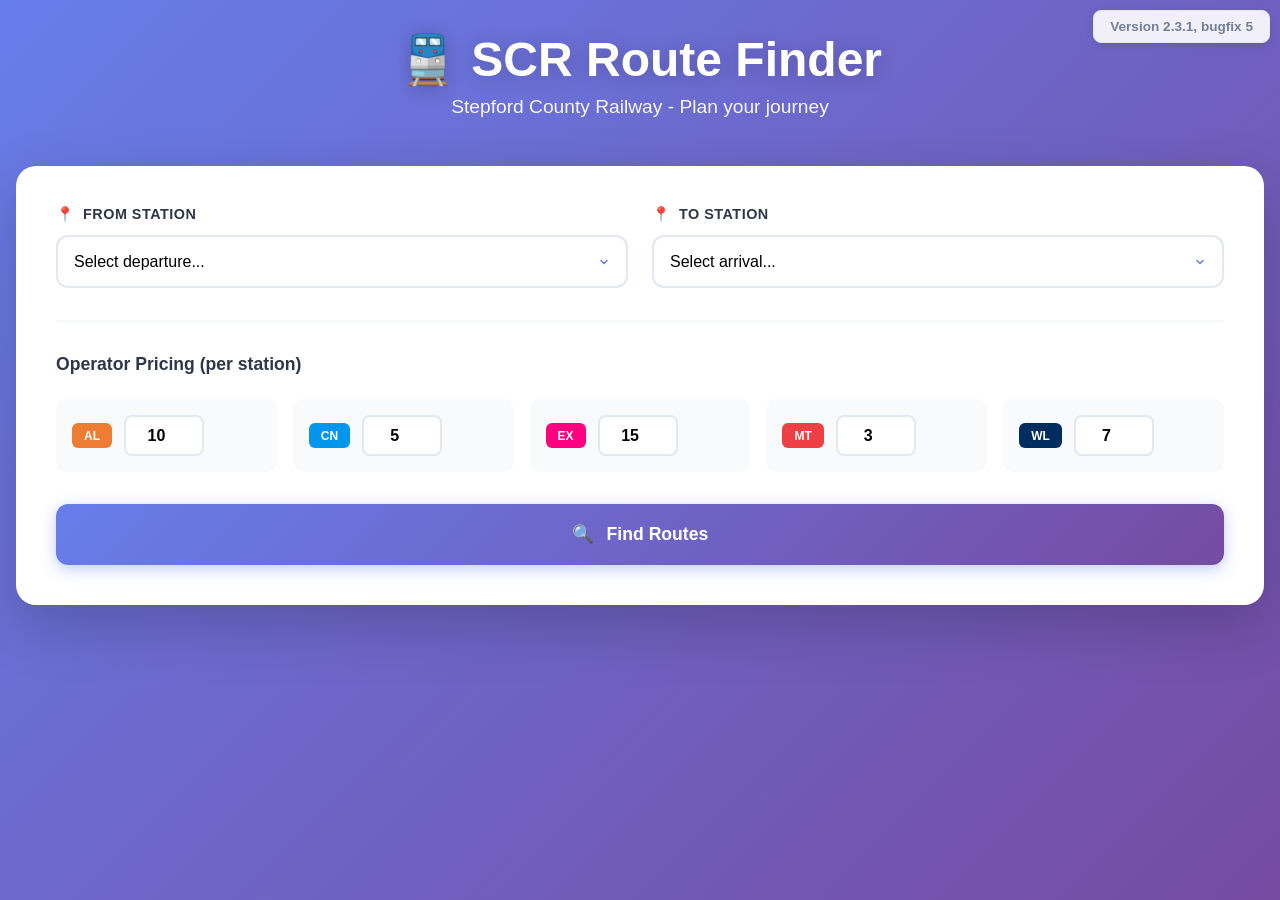
==== commit 0bbcb16a: "Buxfix 5 for U2.3.1" ====
--- a/index.html
+++ b/index.html
@@ -9,7 +9,7 @@
 <link rel="stylesheet" href="styles.css">
 <body>
 <div style="position: fixed; top: 10px; right: 10px; background: rgba(255, 255, 255, 0.9); padding: 0.5rem 1rem; border-radius: 8px; box-shadow: 0 2px 8px rgba(0,0,0,0.1); font-size: 0.85rem; color: #718096; font-weight: 600; z-index: 9999; border: 1px solid #e2e8f0;">
-    Version 2.3.1, bugfix 4
+    Version 2.3.1, bugfix 5
 </div>
 <div class="container">
     <div class="header">
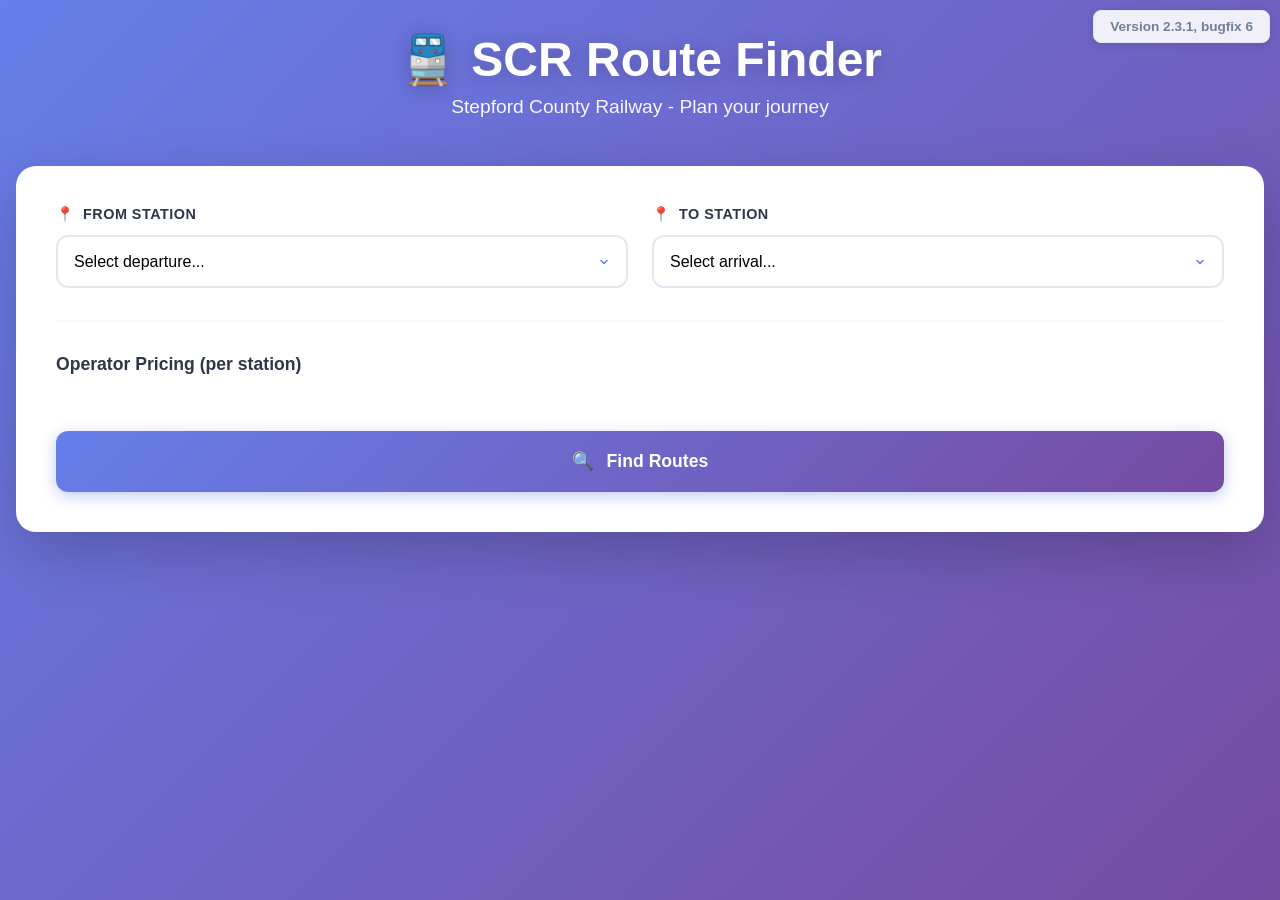
==== commit 96da335b: "Bugfix 6 for U2.3.1 Added a warning fro invalid data" ====
--- a/index.html
+++ b/index.html
@@ -9,7 +9,7 @@
 <link rel="stylesheet" href="styles.css">
 <body>
 <div style="position: fixed; top: 10px; right: 10px; background: rgba(255, 255, 255, 0.9); padding: 0.5rem 1rem; border-radius: 8px; box-shadow: 0 2px 8px rgba(0,0,0,0.1); font-size: 0.85rem; color: #718096; font-weight: 600; z-index: 9999; border: 1px solid #e2e8f0;">
-    Version 2.3.1, bugfix 5
+    Version 2.3.1, bugfix 6
 </div>
 <div class="container">
     <div class="header">
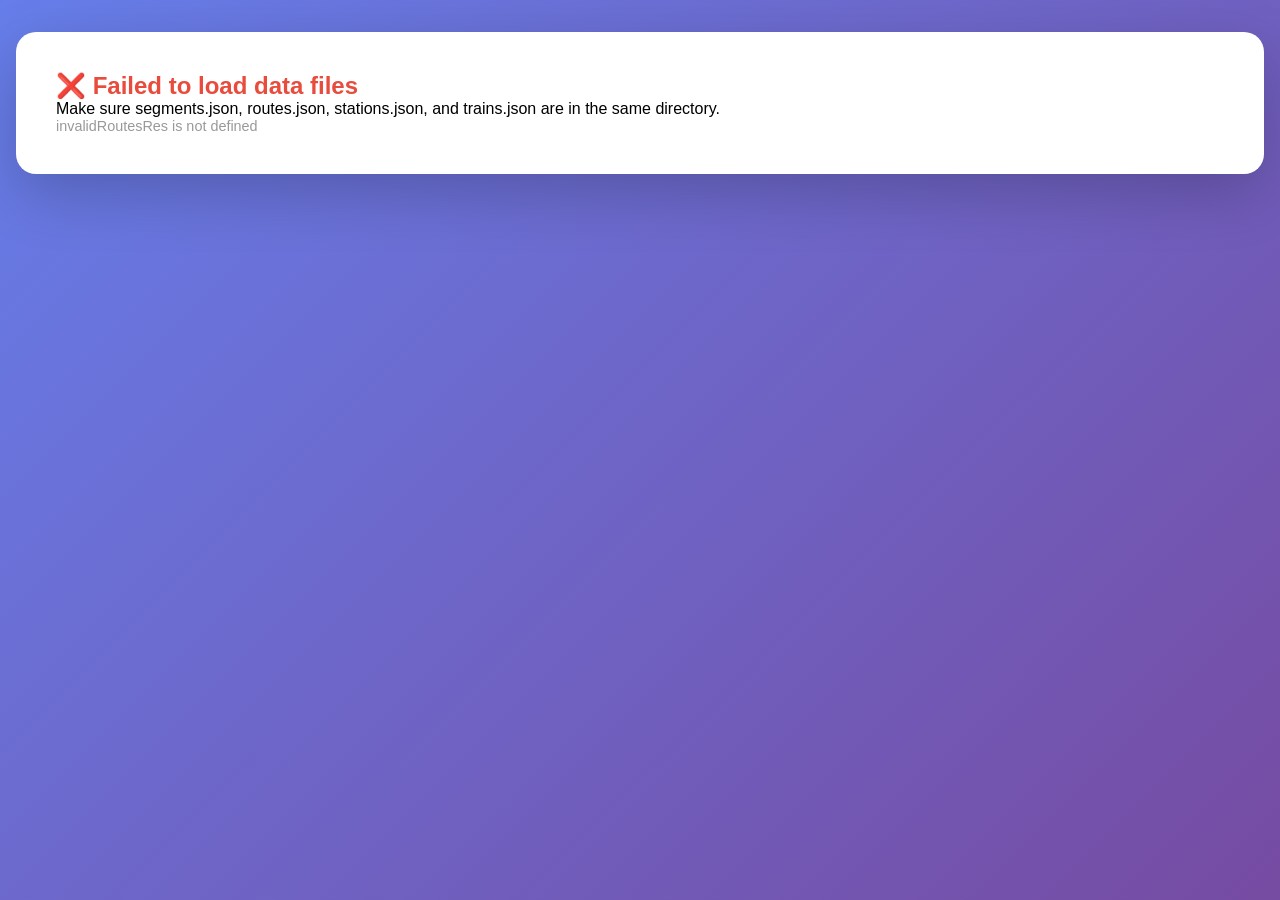
==== commit a40f1fb9: "Bugfix 6.4 for U2.3.1" ====
--- a/index.html
+++ b/index.html
@@ -9,7 +9,7 @@
 <link rel="stylesheet" href="styles.css">
 <body>
 <div style="position: fixed; top: 10px; right: 10px; background: rgba(255, 255, 255, 0.9); padding: 0.5rem 1rem; border-radius: 8px; box-shadow: 0 2px 8px rgba(0,0,0,0.1); font-size: 0.85rem; color: #718096; font-weight: 600; z-index: 9999; border: 1px solid #e2e8f0;">
-    Version 2.3.1, bugfix 6
+    Version 2.3.1, bugfix 6.4
 </div>
 <div class="container">
     <div class="header">
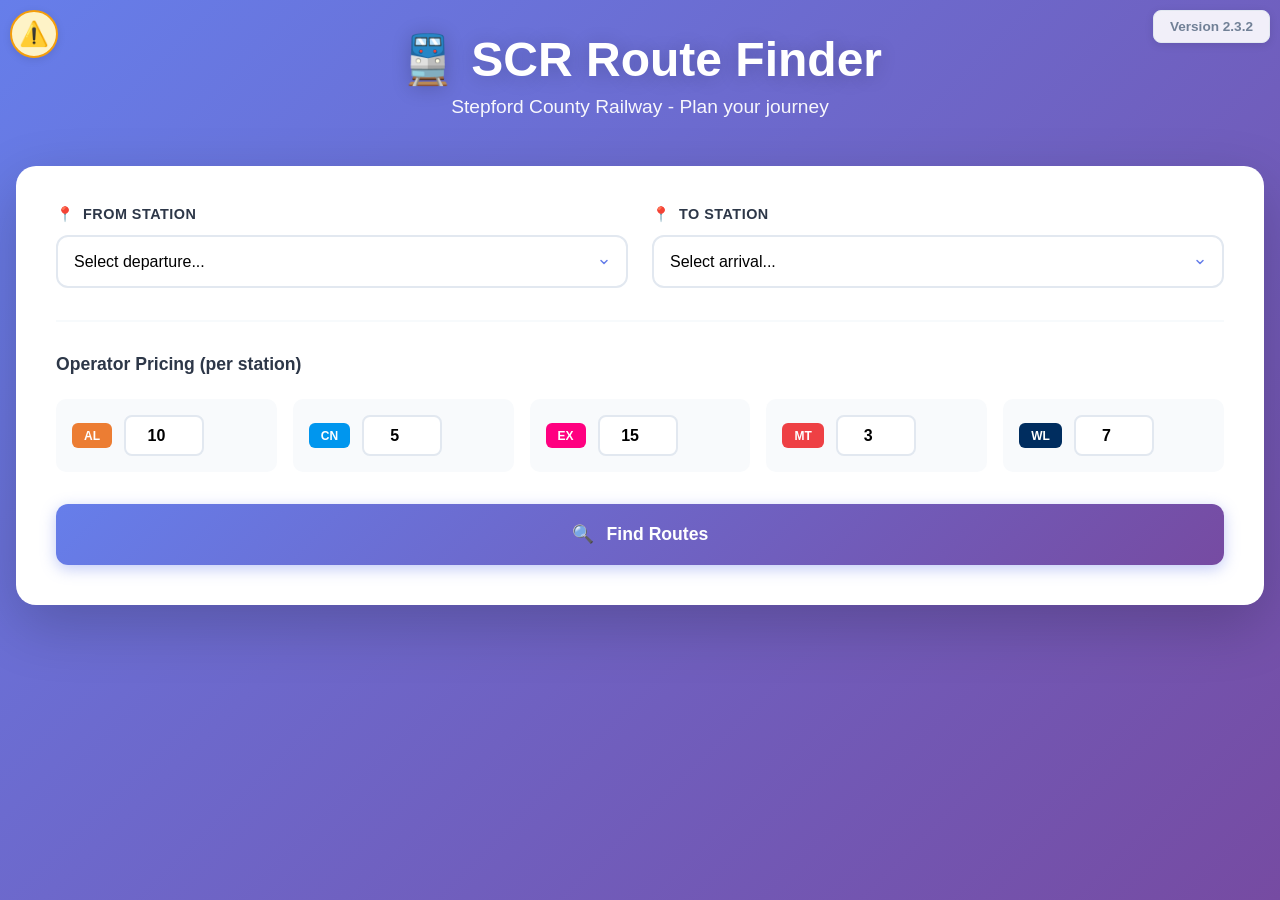
==== commit 8e33ac2f: "Visual Update Changed version info to follow the data update (yea i forgot to do that)" ====
--- a/index.html
+++ b/index.html
@@ -9,7 +9,7 @@
 <link rel="stylesheet" href="styles.css">
 <body>
 <div style="position: fixed; top: 10px; right: 10px; background: rgba(255, 255, 255, 0.9); padding: 0.5rem 1rem; border-radius: 8px; box-shadow: 0 2px 8px rgba(0,0,0,0.1); font-size: 0.85rem; color: #718096; font-weight: 600; z-index: 9999; border: 1px solid #e2e8f0;">
-    Version 2.3.1, bugfix 6.4
+    Version 2.3.2
 </div>
 <div class="container">
     <div class="header">
